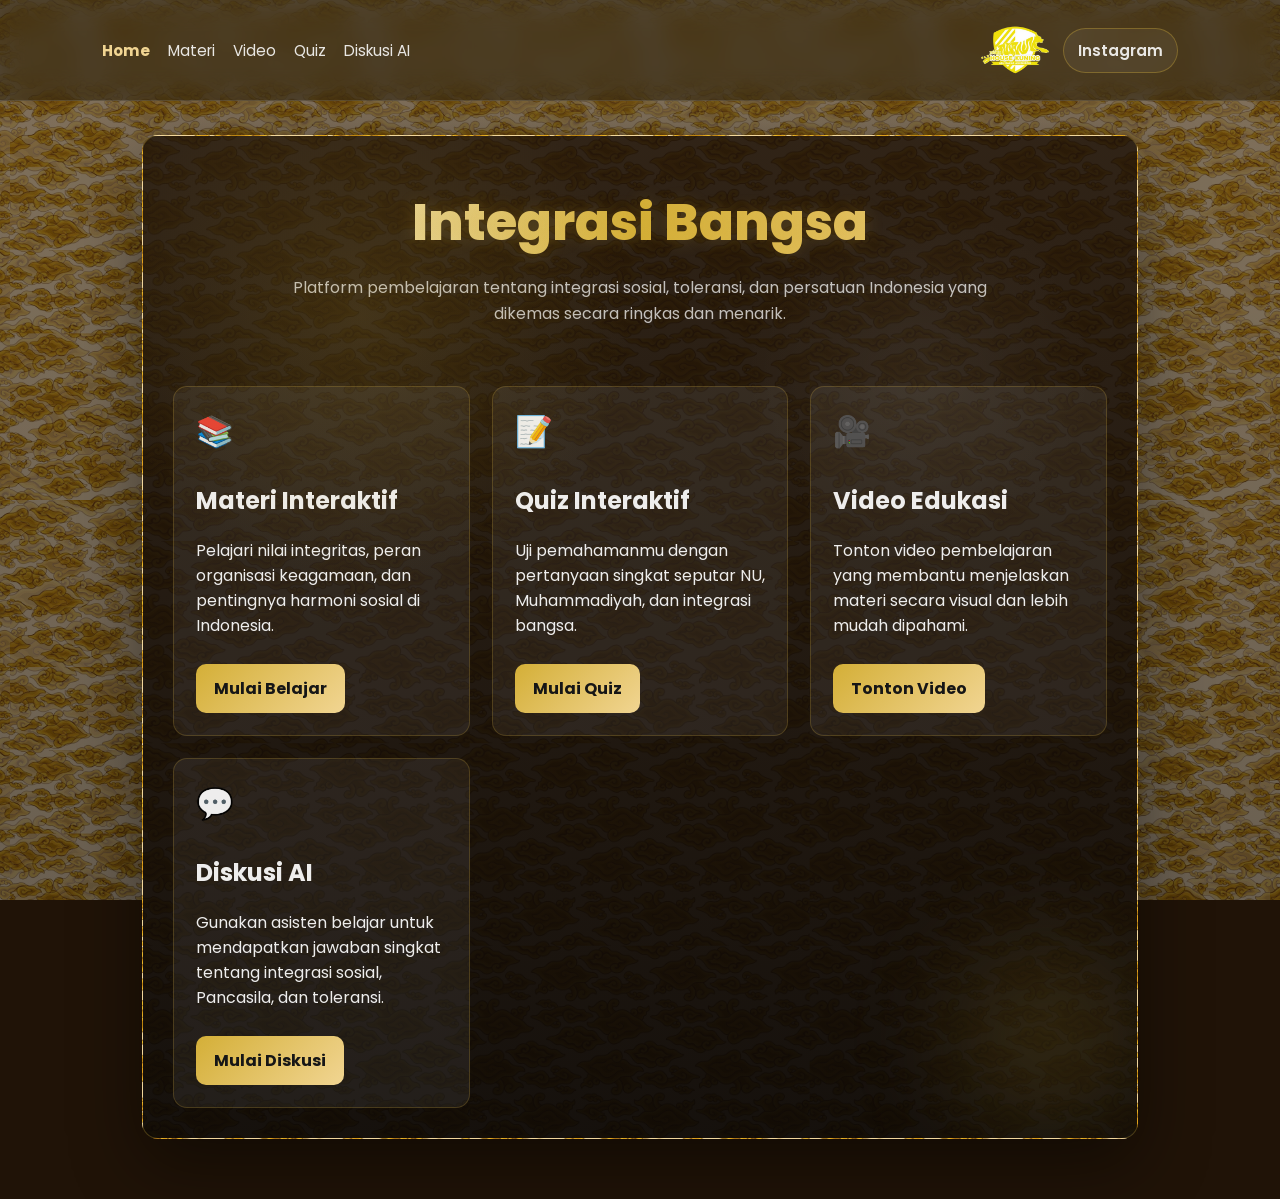
==== index.html @ a244891d "first commit" ====
<!doctype html>
<html lang="id">
  <head>
    <meta charset="UTF-8" />
    <meta name="viewport" content="width=device-width, initial-scale=1.0" />
    <title>Integrasi Bangsa</title>
    <meta
      name="description"
      content="Platform pembelajaran integrasi sosial, toleransi, dan persatuan Indonesia."
    />
    <link rel="preconnect" href="https://fonts.googleapis.com" />
    <link rel="preconnect" href="https://fonts.gstatic.com" crossorigin />
    <link
      href="https://fonts.googleapis.com/css2?family=Poppins:wght@300;400;600;800&display=swap"
      rel="stylesheet"
    />
    <link rel="stylesheet" href="assets/css/style.css" />
  </head>
  <body>
    <div class="animated-bg"></div>
    <div class="batik-texture"></div>

    <nav class="navbar">
      <ul class="nav-menu">
        <li><a href="index.html" aria-current="page">Home</a></li>
        <li><a href="pages/materi.html">Materi</a></li>
        <li><a href="pages/video.html">Video</a></li>
        <li><a href="pages/quiz.html">Quiz</a></li>
        <li><a href="pages/chat.html">Diskusi AI</a></li>
      </ul>
      <div class="brand-group">
        <a class="logo" href="index.html">
          <img src="assets/images/logo.png" alt="Logo tiger house kuning" />
        </a>
        <a
          class="instagram-link"
          href="https://www.instagram.com/housekuning?utm_source=ig_web_button_share_sheet&igsh=ZDNlZDc0MzIxNw=="
          target="_blank"
          rel="noopener noreferrer"
        >
          Instagram
        </a>
      </div>
    </nav>

    <main class="main-container">
      <section class="pigura-batik batik-panel">
        <div class="hero">
          <h1>Integrasi Bangsa</h1>
          <p>
            Platform pembelajaran tentang integrasi sosial, toleransi, dan
            persatuan Indonesia yang dikemas secara ringkas dan menarik.
          </p>
        </div>

        <div class="grid">
          <article class="card">
            <span class="icon" aria-hidden="true">&#128218;</span>
            <h2>Materi Interaktif</h2>
            <p>
              Pelajari nilai integritas, peran organisasi keagamaan, dan
              pentingnya harmoni sosial di Indonesia.
            </p>
            <a class="button-link" href="pages/materi.html">Mulai Belajar</a>
          </article>

          <article class="card">
            <span class="icon" aria-hidden="true">&#128221;</span>
            <h2>Quiz Interaktif</h2>
            <p>
              Uji pemahamanmu dengan pertanyaan singkat seputar NU,
              Muhammadiyah, dan integrasi bangsa.
            </p>
            <a class="button-link" href="pages/quiz.html">Mulai Quiz</a>
          </article>

          <article class="card">
            <span class="icon" aria-hidden="true">&#127909;</span>
            <h2>Video Edukasi</h2>
            <p>
              Tonton video pembelajaran yang membantu menjelaskan materi secara
              visual dan lebih mudah dipahami.
            </p>
            <a class="button-link" href="pages/video.html">Tonton Video</a>
          </article>

          <article class="card">
            <span class="icon" aria-hidden="true">&#128172;</span>
            <h2>Diskusi AI</h2>
            <p>
              Gunakan asisten belajar untuk mendapatkan jawaban singkat tentang
              integrasi sosial, Pancasila, dan toleransi.
            </p>
            <a class="button-link" href="pages/chat.html">Mulai Diskusi</a>
          </article>
        </div>
      </section>
    </main>
  </body>
</html>
---- assets/css/style.css ----
:root {
  --bg-0: #0c0c0e;
  --bg-1: #2c0e0e;
  --bg-2: #0e1c2c;
  --bg-3: #1a2a1a;
  --batik-gold-bg: url("../images/batik-motif-mega-mendung-gold-ornament-vector.jpg");

  --text: rgba(255, 255, 255, 0.92);
  --muted: rgba(255, 255, 255, 0.72);

  --gold: #d4af37;
  --gold-light: #f1d592;

  --glass: rgba(255, 255, 255, 0.04);
  --glass-border: rgba(255, 255, 255, 0.12);
}

* {
  box-sizing: border-box;
}

html,
body {
  height: 100%;
}

body {
  margin: 0;
  font-family:
    "Poppins",
    system-ui,
    -apple-system,
    "Segoe UI",
    Roboto,
    Arial,
    sans-serif;
  color: var(--text);
  background: #201307;
  overflow-x: hidden;
}

/* Background layers */
.animated-bg {
  position: fixed;
  inset: 0;
  z-index: -3;
  background-color: #201307;
  background-image:
    linear-gradient(rgba(28, 16, 6, 0.78), rgba(12, 8, 4, 0.84)),
    var(--batik-gold-bg);
  background-position:
    center,
    center top;
  background-size:
    auto,
    420px auto;
  background-repeat: no-repeat, repeat;
  opacity: 1;
}

.batik-texture {
  position: fixed;
  inset: 0;
  z-index: -2;
  background-image:
    radial-gradient(circle at top, rgba(255, 232, 181, 0.16), transparent 32%),
    linear-gradient(rgba(212, 175, 55, 0.1), rgba(0, 0, 0, 0.08)),
    var(--batik-gold-bg);
  background-position:
    center,
    center,
    center top;
  background-size:
    auto,
    auto,
    280px auto;
  background-repeat: no-repeat, no-repeat, repeat;
  opacity: 0.3;
  pointer-events: none;
  mix-blend-mode: screen;
}

@keyframes gradientMove {
  0% {
    background-position: 0% 50%;
  }
  50% {
    background-position: 100% 50%;
  }
  100% {
    background-position: 0% 50%;
  }
}

/* Navbar */
.navbar {
  position: sticky;
  top: 0;
  z-index: 10;
  display: flex;
  justify-content: space-between;
  align-items: center;
  padding: 16px 8%;
  background: rgba(0, 0, 0, 0.35);
  -webkit-backdrop-filter: blur(14px);
  backdrop-filter: blur(14px);
  border-bottom: 1px solid rgba(255, 255, 255, 0.12);
}

.brand-group {
  margin-left: auto;
  display: flex;
  align-items: center;
  gap: 14px;
}

.logo img {
  display: block;
  max-height: 68px;
  width: auto;
}

.instagram-link {
  text-decoration: none;
  color: rgba(255, 255, 255, 0.88);
  font-size: 0.95rem;
  font-weight: 600;
  padding: 10px 14px;
  border-radius: 999px;
  border: 1px solid rgba(212, 175, 55, 0.35);
  background: rgba(255, 255, 255, 0.05);
  transition:
    color 0.2s ease,
    border-color 0.2s ease,
    background 0.2s ease,
    transform 0.2s ease;
}

.instagram-link:hover {
  color: var(--gold-light);
  border-color: rgba(241, 213, 146, 0.75);
  background: rgba(212, 175, 55, 0.1);
  transform: translateY(-1px);
}

.nav-menu {
  display: flex;
  gap: 18px;
  list-style: none;
  margin: 0;
  padding: 0;
}

.nav-menu a {
  text-decoration: none;
  color: rgba(255, 255, 255, 0.88);
  font-size: 0.95rem;
  transition: color 0.2s ease;
}

.nav-menu a[aria-current="page"] {
  color: var(--gold-light);
  font-weight: 700;
}

.nav-menu a:hover {
  color: var(--gold-light);
}

/* Layout */
.main-container {
  padding: 34px 8% 60px;
  max-width: 1200px;
  margin: 0 auto;
}

.pigura-batik {
  position: relative;
  overflow: hidden;
  background-image:
    linear-gradient(180deg, rgba(31, 19, 8, 0.92), rgba(12, 8, 5, 0.96)),
    radial-gradient(
      circle at top left,
      rgba(255, 225, 146, 0.18),
      transparent 26%
    ),
    var(--batik-gold-bg);
  background-size:
    auto,
    auto,
    340px auto;
  background-position:
    center,
    top left,
    center top;
  background-repeat: no-repeat, no-repeat, repeat;
  background-blend-mode: normal, screen, multiply;
  border: 1px solid rgba(212, 175, 55, 0.28);
  border-radius: 16px;
  padding: 30px;
  box-shadow: 0 24px 70px rgba(0, 0, 0, 0.45);
}

.pigura-batik::before {
  content: "";
  position: absolute;
  inset: 0;
  background:
    radial-gradient(
      circle at 22% 18%,
      rgba(212, 175, 55, 0.14),
      transparent 24%
    ),
    radial-gradient(
      circle at 78% 24%,
      rgba(255, 255, 255, 0.06),
      transparent 16%
    );
  pointer-events: none;
}

.pigura-batik::after {
  content: "";
  position: absolute;
  right: -90px;
  bottom: -80px;
  width: 360px;
  height: 360px;
  background: radial-gradient(
    circle,
    rgba(212, 175, 55, 0.18),
    transparent 55%
  );
  filter: blur(44px);
  pointer-events: none;
}

.batik-panel .hero h1 {
  text-shadow: 0 0 18px rgba(212, 175, 55, 0.22);
}

.batik-panel .card {
  background: rgba(255, 255, 255, 0.06);
  border-color: rgba(212, 175, 55, 0.22);
}

.hero {
  text-align: center;
  margin-bottom: 60px;
  padding-top: 18px;
}

.hero-compact {
  margin-bottom: 28px;
}

.hero h1 {
  margin: 0 0 14px;
  font-size: clamp(2.2rem, 4vw, 3.6rem);
  font-weight: 800;
  background: linear-gradient(to right, #fff, var(--gold), var(--gold-light));
  -webkit-background-clip: text;
  background-clip: text;
  -webkit-text-fill-color: transparent;
}

.hero h1 span {
  filter: drop-shadow(0 0 18px rgba(212, 175, 55, 0.35));
}

.hero p {
  margin: 0 auto;
  max-width: 720px;
  color: var(--muted);
  line-height: 1.6;
}

.grid {
  display: grid;
  grid-template-columns: repeat(auto-fit, minmax(280px, 1fr));
  gap: 22px;
}

.card {
  background: var(--glass);
  border: 1px solid var(--glass-border);
  border-radius: 14px;
  padding: 22px;
  transition:
    transform 0.2s ease,
    border-color 0.2s ease,
    background 0.2s ease;
}

.card:hover {
  transform: translateY(-6px);
  border-color: rgba(212, 175, 55, 0.35);
  background: rgba(255, 255, 255, 0.06);
}

.page-card {
  max-width: 960px;
  margin: 0 auto;
}

.icon {
  display: inline-flex;
  font-size: 1.9rem;
  margin-bottom: 8px;
}

button {
  appearance: none;
  border: none;
  border-radius: 10px;
  padding: 12px 18px;
  font-weight: 700;
  cursor: pointer;
  color: #161616;
  background: linear-gradient(135deg, var(--gold), var(--gold-light));
  transition:
    transform 0.2s ease,
    box-shadow 0.2s ease;
}

button:hover {
  transform: translateY(-1px) scale(1.02);
  box-shadow: 0 10px 26px rgba(212, 175, 55, 0.22);
}

button:active {
  transform: translateY(0);
}

.button-link {
  display: inline-flex;
  align-items: center;
  justify-content: center;
  margin-top: 10px;
  border-radius: 10px;
  padding: 12px 18px;
  font-weight: 700;
  text-decoration: none;
  color: #161616;
  background: linear-gradient(135deg, var(--gold), var(--gold-light));
  transition:
    transform 0.2s ease,
    box-shadow 0.2s ease;
}

.button-link:hover {
  transform: translateY(-1px) scale(1.02);
  box-shadow: 0 10px 26px rgba(212, 175, 55, 0.22);
}

.materi-content {
  background: rgba(255, 255, 255, 0.94);
  color: #161616;
  padding: 24px;
  border: 1px solid rgba(212, 175, 55, 0.2);
  border-radius: 14px;
  line-height: 1.8;
}

.materi-content h2,
.materi-content h3 {
  color: #0a3622;
}

.materi-content a {
  color: #0a3622;
}

.materi-page-card {
  background:
    linear-gradient(180deg, rgba(255, 255, 255, 0.08), rgba(0, 0, 0, 0.12)),
    rgba(12, 10, 8, 0.6);
}

.materi-hero {
  margin-bottom: 22px;
}

.materi-highlight-box {
  padding: 22px;
  margin-bottom: 22px;
  border-radius: 18px;
  background:
    linear-gradient(135deg, rgba(212, 175, 55, 0.15), rgba(255, 248, 230, 0.92));
  border: 1px solid rgba(212, 175, 55, 0.28);
  box-shadow: inset 0 1px 0 rgba(255, 255, 255, 0.5);
}

.materi-highlight-box h2 {
  margin: 6px 0 10px;
}

.materi-highlight-box p:last-child {
  margin-bottom: 0;
}

.materi-highlight-label {
  margin: 0;
  font-size: 0.78rem;
  letter-spacing: 0.14em;
  text-transform: uppercase;
  color: #7a5a08;
  font-weight: 700;
}

.materi-quick-grid,
.materi-compare-grid {
  display: grid;
  grid-template-columns: repeat(auto-fit, minmax(240px, 1fr));
  gap: 16px;
}

.materi-quick-grid {
  margin-bottom: 24px;
}

.materi-quick-card,
.materi-compare-card {
  padding: 18px;
  border-radius: 16px;
  background: #fffdf8;
  border: 1px solid rgba(212, 175, 55, 0.18);
  box-shadow: 0 12px 30px rgba(14, 25, 17, 0.08);
}

.materi-quick-card h3,
.materi-compare-card h4 {
  margin-top: 0;
  margin-bottom: 10px;
}

.materi-section {
  margin-top: 24px;
  padding: 20px 0 0;
  border-top: 1px solid rgba(10, 54, 34, 0.1);
}

.materi-section:first-of-type {
  margin-top: 0;
  padding-top: 0;
  border-top: 0;
}

.materi-section h3 {
  display: inline-block;
  margin: 0 0 12px;
  padding-bottom: 6px;
  border-bottom: 2px solid rgba(212, 175, 55, 0.5);
}

.materi-callout,
.materi-summary-box {
  margin-top: 16px;
  padding: 18px;
  border-radius: 16px;
}

.materi-callout {
  background: #fff7df;
  border-left: 5px solid #d4af37;
}

.materi-summary-box {
  margin-top: 28px;
  background: linear-gradient(135deg, #f9fff8, #f7fbff);
  border: 1px solid rgba(10, 54, 34, 0.12);
}

.materi-summary-box h3,
.materi-sources h3 {
  margin-top: 0;
}

.materi-sources {
  margin-top: 26px;
  padding-top: 18px;
  border-top: 1px dashed rgba(10, 54, 34, 0.18);
}

.materi-content ul,
.materi-content ol {
  padding-left: 20px;
}

.materi-content li + li {
  margin-top: 8px;
}

/* Chat */
.sr-only {
  position: absolute;
  width: 1px;
  height: 1px;
  padding: 0;
  margin: -1px;
  overflow: hidden;
  clip: rect(0, 0, 0, 0);
  white-space: nowrap;
  border: 0;
}

.chat-shell {
  display: grid;
  gap: 20px;
}

.chat-intro-card {
  padding: 24px;
  border: 1px solid rgba(255, 255, 255, 0.12);
  border-radius: 20px;
  background:
    linear-gradient(180deg, rgba(255, 255, 255, 0.08), rgba(0, 0, 0, 0.18)),
    rgba(16, 16, 18, 0.88);
  box-shadow: 0 24px 70px rgba(0, 0, 0, 0.35);
}

.chat-kicker {
  margin: 0 0 8px;
  font-size: 0.8rem;
  letter-spacing: 0.16em;
  text-transform: uppercase;
  color: var(--gold-light);
}

.chat-intro-card h2 {
  margin: 0 0 10px;
  font-size: clamp(1.5rem, 3vw, 2.2rem);
}

.chat-intro-card > p:last-of-type {
  margin: 0;
  max-width: 720px;
  color: var(--muted);
  line-height: 1.6;
}

.prompt-grid {
  display: grid;
  grid-template-columns: repeat(auto-fit, minmax(220px, 1fr));
  gap: 12px;
  margin-top: 18px;
}

.prompt-chip {
  text-align: left;
  min-height: 74px;
  color: rgba(255, 255, 255, 0.92);
  background: rgba(255, 255, 255, 0.05);
  border: 1px solid rgba(255, 255, 255, 0.1);
  box-shadow: none;
}

.prompt-chip:hover {
  background: rgba(212, 175, 55, 0.14);
  box-shadow: none;
}

.chat-container {
  background:
    linear-gradient(180deg, rgba(24, 24, 26, 0.96), rgba(13, 13, 15, 0.98));
  border: 1px solid rgba(255, 255, 255, 0.08);
  border-radius: 24px;
  overflow: hidden;
  display: flex;
  flex-direction: column;
  min-height: 72vh;
  box-shadow: 0 30px 90px rgba(0, 0, 0, 0.42);
}

.chat-header {
  display: flex;
  align-items: center;
  justify-content: space-between;
  gap: 16px;
  padding: 18px 22px;
  border-bottom: 1px solid rgba(255, 255, 255, 0.08);
  background: linear-gradient(
    135deg,
    rgba(212, 175, 55, 0.12),
    rgba(255, 255, 255, 0.03)
  );
}

.chat-header-copy {
  min-width: 0;
}

.chat-header h2 {
  margin: 4px 0 2px;
  font-size: 1.2rem;
  color: #fff;
}

.chat-subtitle {
  margin: 0;
  color: var(--muted);
  font-size: 0.92rem;
}

.chat-label {
  margin: 0;
  font-size: 0.78rem;
  letter-spacing: 0.12em;
  text-transform: uppercase;
  color: var(--gold-light);
}

.chat-status {
  display: inline-flex;
  align-items: center;
  gap: 10px;
  padding: 10px 12px;
  border-radius: 999px;
  background: rgba(255, 255, 255, 0.04);
  border: 1px solid rgba(255, 255, 255, 0.08);
  color: rgba(255, 255, 255, 0.82);
  font-size: 0.88rem;
  white-space: nowrap;
}

.chat-status-dot {
  width: 9px;
  height: 9px;
  border-radius: 999px;
  background: #41d67d;
  box-shadow: 0 0 0 5px rgba(65, 214, 125, 0.12);
}

.chat-messages {
  flex: 1;
  padding: 22px;
  overflow-y: auto;
  display: flex;
  flex-direction: column;
  gap: 14px;
}

.message {
  position: relative;
  max-width: min(820px, 88%);
  padding: 16px 18px;
  border-radius: 20px;
  line-height: 1.7;
  border: 1px solid rgba(255, 255, 255, 0.08);
  word-break: break-word;
}

.message.received {
  align-self: flex-start;
  background:
    linear-gradient(180deg, rgba(255, 255, 255, 0.06), rgba(255, 255, 255, 0.03));
  color: #f5f5f5;
}

.message.sent {
  align-self: flex-end;
  background: linear-gradient(135deg, rgba(212, 175, 55, 0.95), rgba(241, 213, 146, 0.96));
  color: #17120a;
  border-color: rgba(241, 213, 146, 0.55);
  box-shadow: 0 18px 42px rgba(212, 175, 55, 0.18);
}

.message .meta {
  display: block;
  font-size: 0.76rem;
  opacity: 0.88;
  font-weight: 700;
  margin-bottom: 8px;
  letter-spacing: 0.04em;
  text-transform: uppercase;
}

.message-text {
  white-space: pre-line;
}

.message.typing {
  min-width: 88px;
}

.typing-dots {
  display: inline-flex;
  align-items: center;
  gap: 6px;
  min-height: 18px;
}

.typing-dots span {
  width: 8px;
  height: 8px;
  border-radius: 999px;
  background: currentColor;
  opacity: 0.35;
  animation: typingPulse 1.1s infinite ease-in-out;
}

.typing-dots span:nth-child(2) {
  animation-delay: 0.18s;
}

.typing-dots span:nth-child(3) {
  animation-delay: 0.36s;
}

@keyframes typingPulse {
  0%,
  80%,
  100% {
    transform: translateY(0);
    opacity: 0.35;
  }
  40% {
    transform: translateY(-3px);
    opacity: 1;
  }
}

.chat-input-area {
  display: flex;
  flex-direction: column;
  gap: 12px;
  padding: 16px 18px 18px;
  border-top: 1px solid rgba(255, 255, 255, 0.08);
  background: rgba(11, 11, 13, 0.98);
}

.chat-input-area textarea {
  width: 100%;
  resize: none;
  min-height: 58px;
  max-height: 180px;
  border-radius: 18px;
  border: 1px solid rgba(255, 255, 255, 0.1);
  padding: 16px 18px;
  background: rgba(255, 255, 255, 0.04);
  color: #f5f5f5;
  outline: none;
  font: inherit;
  line-height: 1.55;
}

.chat-input-area textarea:focus {
  border-color: var(--gold-light);
  box-shadow: 0 0 0 4px rgba(212, 175, 55, 0.14);
}

.chat-actions {
  display: flex;
  align-items: center;
  justify-content: space-between;
  gap: 12px;
}

.chat-hint {
  margin: 0;
  color: rgba(255, 255, 255, 0.58);
  font-size: 0.86rem;
}

.chat-actions button {
  align-self: flex-end;
  min-width: 120px;
  border-radius: 999px;
}

/* Game */
.game-card {
  background: var(--glass);
  border: 1px solid rgba(212, 175, 55, 0.3);
  border-radius: 14px;
  padding: 18px;
}

.game-card .header {
  display: flex;
  align-items: center;
  justify-content: space-between;
  gap: 16px;
  margin-bottom: 14px;
}

.game-card .header h2 {
  margin: 0;
  font-size: 1.05rem;
  letter-spacing: 1px;
  color: rgba(255, 255, 255, 0.92);
}

.stats-box {
  border: 1px solid rgba(255, 255, 255, 0.14);
  background: rgba(0, 0, 0, 0.2);
  border-radius: 10px;
  padding: 8px 10px;
  font-weight: 700;
}

.progress-bar-container {
  background: rgba(255, 255, 255, 0.12);
  height: 10px;
  border-radius: 999px;
  overflow: hidden;
}

.progress-bar-fill {
  background: linear-gradient(135deg, #1fc65f, #35f58b);
  height: 100%;
  width: 0%;
  transition: width 0.4s ease;
}

#play-screen img {
  width: 100%;
  max-height: 220px;
  object-fit: cover;
  border-radius: 12px;
  margin: 14px 0;
  border: 1px solid rgba(255, 255, 255, 0.1);
}

.question-text {
  font-size: 1.05rem;
  font-weight: 700;
  margin-bottom: 12px;
}

.btn-list {
  display: grid;
  grid-template-columns: repeat(3, 1fr);
  gap: 10px;
}

.btn-list button {
  padding: 12px 10px;
  border-radius: 12px;
}

#feedback {
  margin: 12px 0 0;
  min-height: 1.2rem;
  font-weight: 700;
}

/* Video AI Styles */
.video-ai-hero h1 {
  font-size: clamp(2.5rem, 5vw, 4rem);
  background: linear-gradient(135deg, var(--gold), var(--gold-light), #fff);
  -webkit-background-clip: text;
  background-clip: text;
  -webkit-text-fill-color: transparent;
}

.video-ai-hero h1 span {
  color: var(--gold);
}

.video-ai-hero p {
  font-size: 1.1rem;
  max-width: 600px;
}

.video-ai-card {
  grid-column: 1 / -1;
  max-width: 900px;
  margin: 0 auto;
}

.video-player-container {
  position: relative;
  background: var(--glass);
  border: 1px solid var(--glass-border);
  border-radius: 16px;
  padding: 20px;
  margin-bottom: 24px;
  overflow: hidden;
  box-shadow: 0 20px 60px rgba(0, 0, 0, 0.5);
}

.ai-image-container {
  margin-bottom: 20px;
  text-align: center;
}

.ai-poster-image {
  width: 100%;
  max-width: 400px;
  height: auto;
  border-radius: 12px;
  box-shadow: 0 10px 30px rgba(0, 0, 0, 0.3);
}

.video-player-container iframe {
  width: 100%;
  max-height: 500px;
  border-radius: 12px;
  display: block;
}

.video-frame {
  position: relative;
  width: 100%;
  padding-top: 56.25%;
  overflow: hidden;
  border-radius: 12px;
}

.video-frame iframe {
  position: absolute;
  inset: 0;
  height: 100%;
  border: 0;
}

.ai-description {
  text-align: center;
}

.ai-description p {
  font-size: 1.1rem;
  line-height: 1.7;
  color: var(--muted);
  font-weight: 500;
  max-width: 700px;
  margin: 0 auto;
  padding: 0 20px;
}

/* Quiz page */
.quiz-page .container {
  max-width: 700px;
  margin: 40px auto;
  background: white;
  padding: 30px;
  border-radius: 15px;
  box-shadow: 0 5px 20px rgba(0, 0, 0, 0.15);
}

.quiz-page h1 {
  text-align: center;
  color: #0a3622;
  margin-bottom: 30px;
  font-size: 2rem;
}

.quiz-page #quiz-container {
  margin: 20px 0;
}

.quiz-page .question {
  margin: 25px 0;
  padding: 20px;
  background: #f9f5f0;
  border-left: 5px solid #d4af37;
  border-radius: 10px;
}

.quiz-page .question h3 {
  color: #0a3622;
  margin-top: 0;
  font-size: 1.1rem;
}

.quiz-page .option-label {
  display: block;
  margin: 12px 0;
  padding: 10px;
  background: white;
  border: 2px solid #ddd;
  border-radius: 8px;
  cursor: pointer;
  transition:
    background 0.3s ease,
    border-color 0.3s ease;
}

.quiz-page .option-label:hover {
  background: #fff9f0;
  border-color: #d4af37;
}

.quiz-page .option-label input[type="radio"] {
  margin-right: 10px;
  cursor: pointer;
}

.quiz-page .option-label span {
  font-weight: 500;
  color: #333;
}

.quiz-page .submit-btn {
  display: block;
  margin: 30px auto;
  padding: 15px 50px;
  font-size: 1.1rem;
  font-weight: bold;
  text-transform: uppercase;
  color: #0a3622;
  background: #d4af37;
  box-shadow: 0 5px 0 #b8860b;
}

.quiz-page .submit-btn:hover {
  transform: translateY(-2px);
  box-shadow: 0 7px 0 #b8860b;
}

.quiz-page .submit-btn:active {
  transform: translateY(0);
  box-shadow: 0 2px 0 #b8860b;
}

.quiz-page .result {
  margin-top: 30px;
}

.quiz-page .result-box {
  text-align: center;
  background: linear-gradient(135deg, #fff9f0, #fffcf2);
  padding: 30px;
  border-radius: 15px;
  border: 3px solid #d4af37;
  box-shadow: 0 5px 15px rgba(0, 0, 0, 0.1);
}

.quiz-page .result-box h2 {
  color: #0a3622;
  margin-bottom: 15px;
  font-size: 1.8rem;
}

.quiz-page .score {
  font-size: 2.5rem;
  font-weight: bold;
  color: #d4af37;
  margin: 10px 0;
}

.quiz-page .percentage {
  font-size: 1.5rem;
  color: #333;
  margin: 5px 0;
}

.quiz-page .rank {
  font-size: 1.3rem;
  font-weight: bold;
  color: #0a3622;
  margin-top: 15px;
  padding-top: 15px;
  border-top: 2px solid #d4af37;
}

.quiz-page .materi {
  margin-top: 40px;
  padding: 20px;
  background: #fffde7;
  border-radius: 10px;
  border-left: 5px solid #d4af37;
}

.quiz-page .materi h2 {
  color: #0a3622;
  margin-top: 0;
}

.quiz-page .materi p,
.quiz-page .materi ul {
  color: #333;
  line-height: 1.6;
}

.quiz-page .materi li {
  margin: 8px 0;
}

@media (max-width: 720px) {
  .navbar {
    flex-direction: column;
    align-items: stretch;
    padding: 14px 5%;
    gap: 14px;
  }

  .brand-group {
    justify-content: space-between;
    gap: 10px;
  }

  .nav-menu {
    flex-wrap: wrap;
  }

  .logo img {
    max-height: 54px;
  }

  .instagram-link {
    font-size: 0.88rem;
    padding: 8px 12px;
  }

  .main-container {
    padding: 24px 5% 54px;
  }

  .chat-intro-card {
    padding: 18px;
  }

  .prompt-grid {
    grid-template-columns: 1fr;
  }

  .chat-container {
    min-height: 76vh;
  }

  .chat-header {
    flex-direction: column;
    align-items: flex-start;
  }

  .chat-status {
    white-space: normal;
  }

  .chat-messages {
    padding: 16px;
  }

  .message {
    max-width: 100%;
  }

  .chat-actions {
    flex-direction: column;
    align-items: stretch;
  }

  .chat-actions button {
    width: 100%;
  }

  .btn-list {
    grid-template-columns: 1fr;
  }

  .video-player-container {
    padding: 16px;
  }

  .video-player-container video {
    max-height: 300px;
  }

  .ai-description p {
    font-size: 1rem;
    padding: 0 16px;
  }

  .quiz-page .container {
    margin: 20px;
    padding: 20px;
  }

  .quiz-page h1 {
    font-size: 1.5rem;
  }

  .quiz-page .score {
    font-size: 2rem;
  }
}
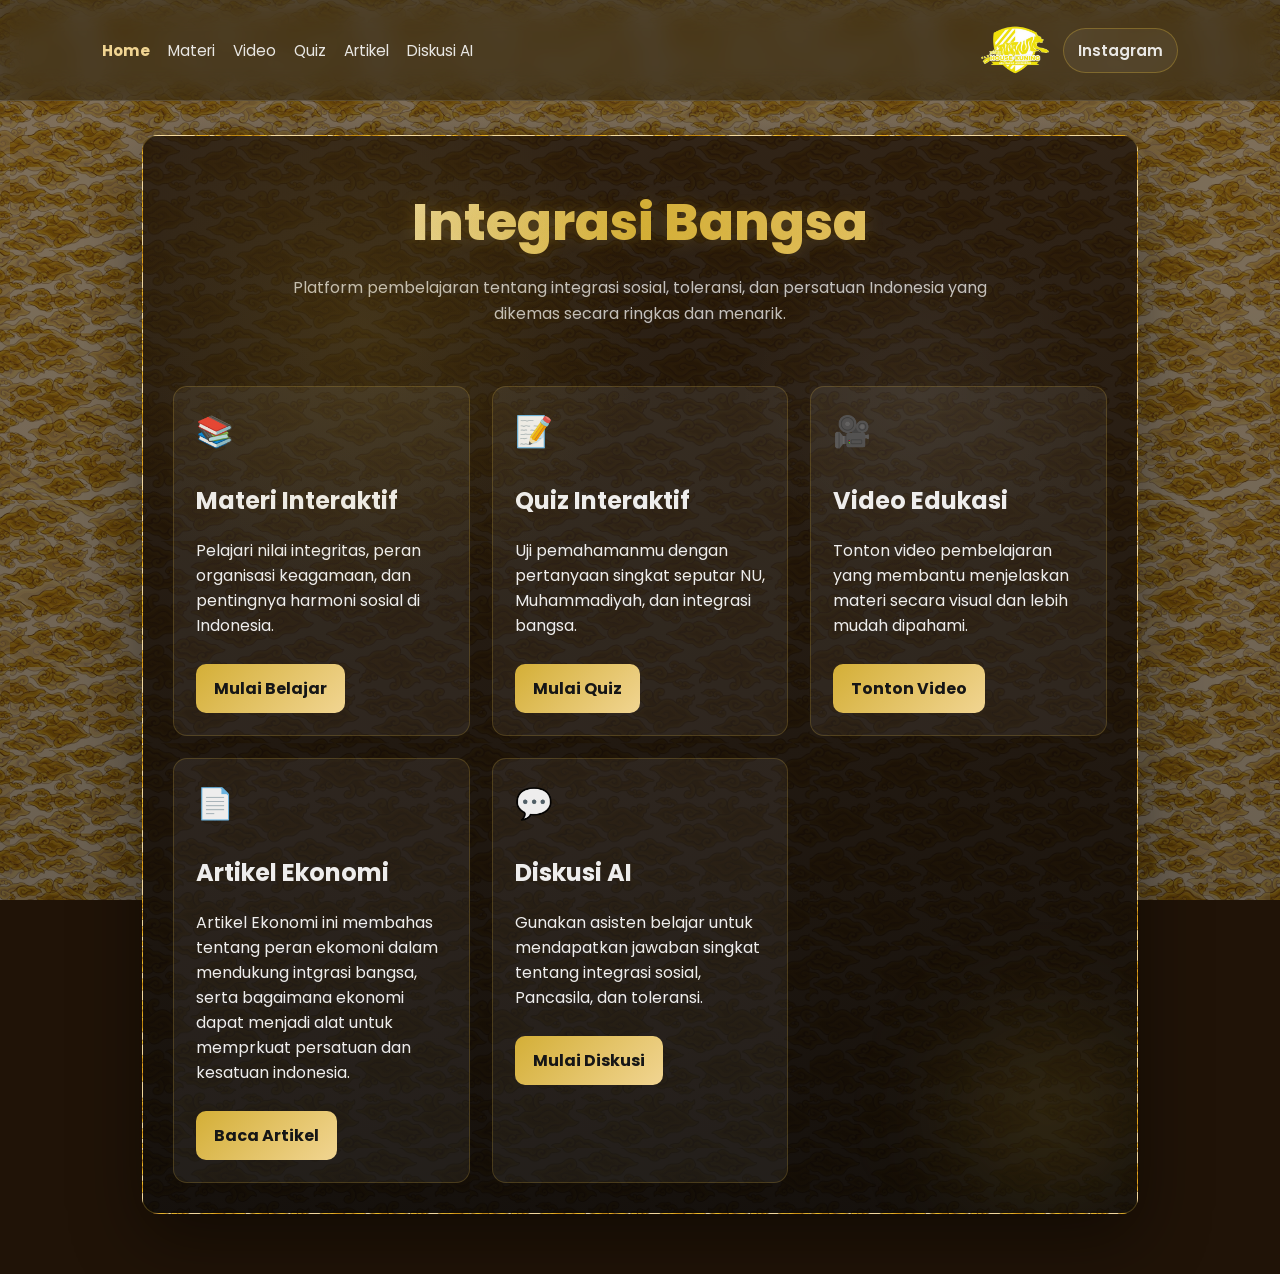
==== commit a8fc2699: "menambhakan artikel baru dan update file lainnya" ====
--- a/index.html
+++ b/index.html
@@ -26,6 +26,7 @@
         <li><a href="pages/materi.html">Materi</a></li>
         <li><a href="pages/video.html">Video</a></li>
         <li><a href="pages/quiz.html">Quiz</a></li>
+        <li><a href="pages/Artikel.html">Artikel</a></li>
         <li><a href="pages/chat.html">Diskusi AI</a></li>
       </ul>
       <div class="brand-group">
@@ -85,6 +86,17 @@
           </article>
 
           <article class="card">
+            <span class="icon" aria-hidden="true">&#128196;</span>
+            <h2>Artikel Ekonomi</h2>
+            <p>
+              Artikel Ekonomi ini membahas tentang peran ekomoni dalam mendukung
+              intgrasi bangsa, serta bagaimana ekonomi dapat menjadi alat untuk
+              memprkuat persatuan dan kesatuan indonesia.
+            </p>
+            <a class="button-link" href="pages/artikel.html">Baca Artikel</a>
+          </article>
+
+          <article class="card">
             <span class="icon" aria-hidden="true">&#128172;</span>
             <h2>Diskusi AI</h2>
             <p>
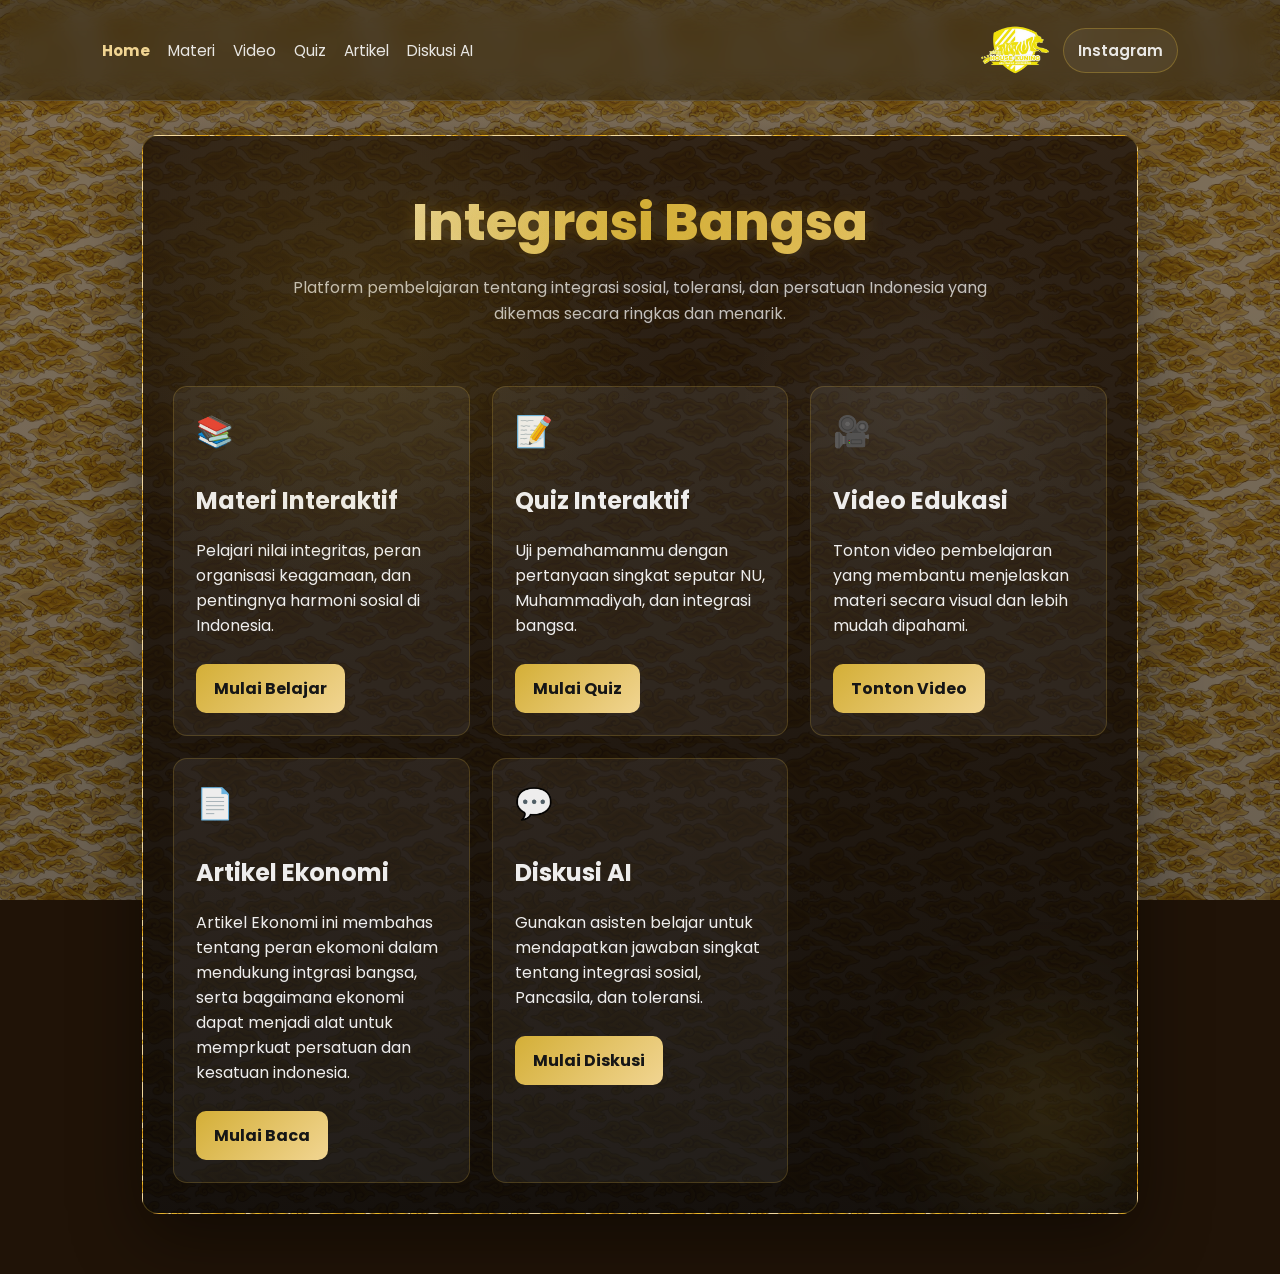
==== commit 2fbd46c8: "Perbaiki typo huruf besar di link artikel" ====
--- a/index.html
+++ b/index.html
@@ -26,7 +26,7 @@
         <li><a href="pages/materi.html">Materi</a></li>
         <li><a href="pages/video.html">Video</a></li>
         <li><a href="pages/quiz.html">Quiz</a></li>
-        <li><a href="pages/Artikel.html">Artikel</a></li>
+        <li><a href="pages/artikel.html">Artikel</a></li>
         <li><a href="pages/chat.html">Diskusi AI</a></li>
       </ul>
       <div class="brand-group">
@@ -93,7 +93,7 @@
               intgrasi bangsa, serta bagaimana ekonomi dapat menjadi alat untuk
               memprkuat persatuan dan kesatuan indonesia.
             </p>
-            <a class="button-link" href="pages/artikel.html">Baca Artikel</a>
+            <a class="button-link" href="pages/artikel.html">Mulai Baca</a>
           </article>
 
           <article class="card">
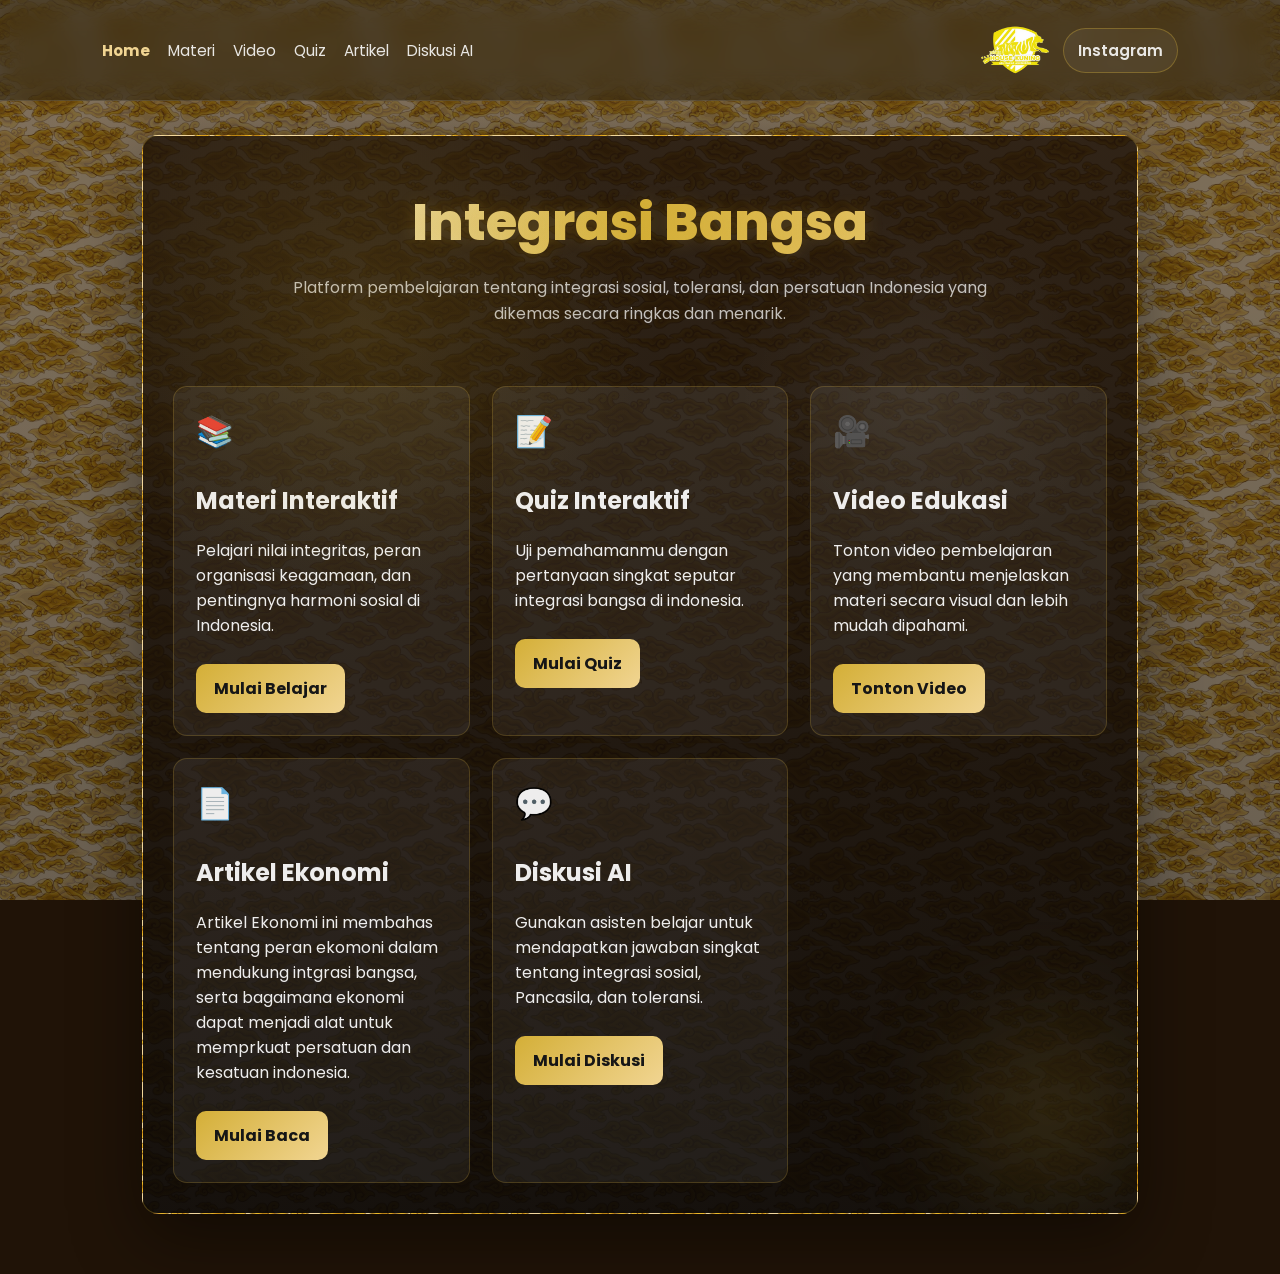
==== commit ad6f6a2c: "update terbaru" ====
--- a/index.html
+++ b/index.html
@@ -69,8 +69,8 @@
             <span class="icon" aria-hidden="true">&#128221;</span>
             <h2>Quiz Interaktif</h2>
             <p>
-              Uji pemahamanmu dengan pertanyaan singkat seputar NU,
-              Muhammadiyah, dan integrasi bangsa.
+              Uji pemahamanmu dengan pertanyaan singkat seputar integrasi bangsa
+              di indonesia.
             </p>
             <a class="button-link" href="pages/quiz.html">Mulai Quiz</a>
           </article>
